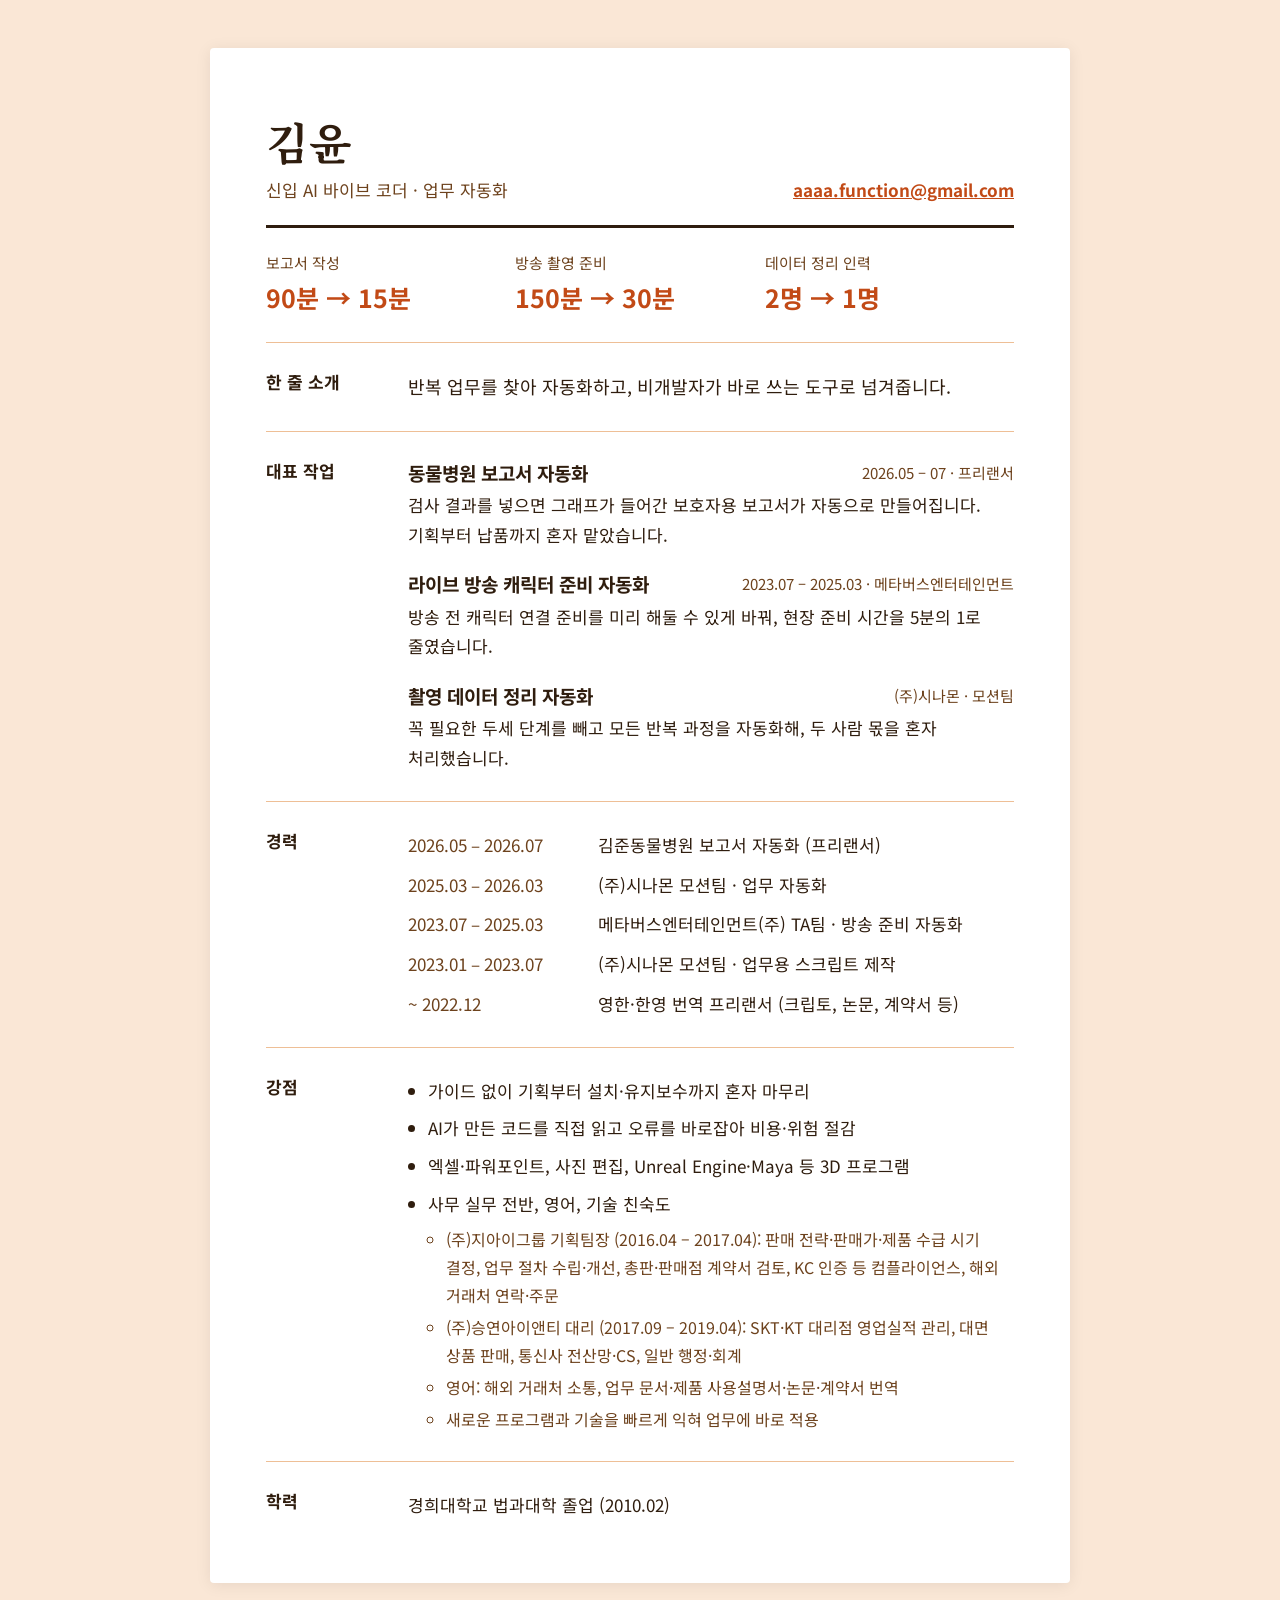
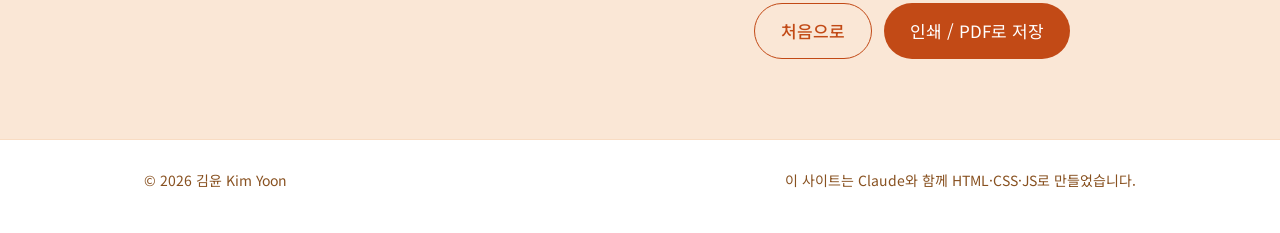
==== resume.html @ df4db317 "Highlighter: double the stroke thickness (0.62em → 1.24em) Co-Authored-By: Claude Opus 5.5 <noreply@" ====
<!doctype html>
<html lang="ko">
<head>
  <meta charset="utf-8">
  <meta name="viewport" content="width=device-width, initial-scale=1">
  <title>이력서 · 김윤</title>
  <meta name="description" content="김윤 이력서 요약 — 신입 AI 바이브 코더 · 업무 자동화">
  <meta property="og:title" content="이력서 · 김윤">
  <link rel="icon" href="/favicon.svg" type="image/svg+xml">
  <link rel="preconnect" href="https://fonts.googleapis.com">
  <link rel="preconnect" href="https://fonts.gstatic.com" crossorigin>
  <link rel="stylesheet" href="https://fonts.googleapis.com/css2?family=Noto+Serif+KR:wght@600;700&family=Noto+Sans+KR:wght@400;500;700&display=swap">
  <link rel="stylesheet" href="/assets/css/style.css?v=19">
</head>
<body id="top">
  <a class="skip" href="#main">본문으로 건너뛰기</a>

  <main id="main" class="paper-wrap">
    <article class="paper">
      <div class="paper-head">
        <div>
          <h1>김윤</h1>
          <p>신입 AI 바이브 코더 · 업무 자동화</p>
        </div>
        <a href="mailto:aaaa.function@gmail.com">aaaa.function@gmail.com</a>
      </div>

      <div class="paper-stats">
        <div><small>보고서 작성</small><b>90분 → 15분</b></div>
        <div><small>방송 촬영 준비</small><b>150분 → 30분</b></div>
        <div><small>데이터 정리 인력</small><b>2명 → 1명</b></div>
      </div>

      <section class="prow">
        <h2>한 줄 소개</h2>
        <div class="pc"><p style="font-size:18px">반복 업무를 찾아 자동화하고, 비개발자가 바로 쓰는 도구로 넘겨줍니다.</p></div>
      </section>

      <section class="prow">
        <h2>대표 작업</h2>
        <div class="pc">
          <div class="pjob">
            <div class="t"><h3>동물병원 보고서 자동화</h3><span class="d">2026.05 – 07 · 프리랜서</span></div>
            <p>검사 결과를 넣으면 그래프가 들어간 보호자용 보고서가 자동으로 만들어집니다. 기획부터 납품까지 혼자 맡았습니다.</p>
          </div>
          <div class="pjob">
            <div class="t"><h3>라이브 방송 캐릭터 준비 자동화</h3><span class="d">2023.07 – 2025.03 · 메타버스엔터테인먼트</span></div>
            <p>방송 전 캐릭터 연결 준비를 미리 해둘 수 있게 바꿔, 현장 준비 시간을 5분의 1로 줄였습니다.</p>
          </div>
          <div class="pjob">
            <div class="t"><h3>촬영 데이터 정리 자동화</h3><span class="d">(주)시나몬 · 모션팀</span></div>
            <p>꼭 필요한 두세 단계를 빼고 모든 반복 과정을 자동화해, 두 사람 몫을 혼자 처리했습니다.</p>
          </div>
        </div>
      </section>

      <section class="prow">
        <h2>경력</h2>
        <div class="pc">
          <ul class="tl">
            <li><span class="w">2026.05 – 2026.07</span><span>김준동물병원 보고서 자동화 (프리랜서)</span></li>
            <li><span class="w">2025.03 – 2026.03</span><span>(주)시나몬 모션팀 · 업무 자동화</span></li>
            <li><span class="w">2023.07 – 2025.03</span><span>메타버스엔터테인먼트(주) TA팀 · 방송 준비 자동화</span></li>
            <li><span class="w">2023.01 – 2023.07</span><span>(주)시나몬 모션팀 · 업무용 스크립트 제작</span></li>
            <li><span class="w">~ 2022.12</span><span>영한·한영 번역 프리랜서 (크립토, 논문, 계약서 등)</span></li>
          </ul>
        </div>
      </section>

      <section class="prow">
        <h2>강점</h2>
        <div class="pc">
          <ul class="plist">
            <li>가이드 없이 기획부터 설치·유지보수까지 혼자 마무리</li>
            <li>AI가 만든 코드를 직접 읽고 오류를 바로잡아 비용·위험 절감</li>
            <li>엑셀·파워포인트, 사진 편집, Unreal Engine·Maya 등 3D 프로그램</li>
            <li>사무 실무 전반, 영어, 기술 친숙도
              <ul>
                <li>(주)지아이그룹 기획팀장 (2016.04 – 2017.04): 판매 전략·판매가·제품 수급 시기 결정, 업무 절차 수립·개선, 총판·판매점 계약서 검토, KC 인증 등 컴플라이언스, 해외 거래처 연락·주문</li>
                <li>(주)승연아이앤티 대리 (2017.09 – 2019.04): SKT·KT 대리점 영업실적 관리, 대면 상품 판매, 통신사 전산망·CS, 일반 행정·회계</li>
                <li>영어: 해외 거래처 소통, 업무 문서·제품 사용설명서·논문·계약서 번역</li>
                <li>새로운 프로그램과 기술을 빠르게 익혀 업무에 바로 적용</li>
              </ul>
            </li>
          </ul>
        </div>
      </section>

      <section class="prow">
        <h2>학력</h2>
        <div class="pc"><p>경희대학교 법과대학 졸업 (2010.02)</p></div>
      </section>
    </article>

    <div class="paper-actions">
      <a class="btn ghost" href="/">처음으로</a>
      <button class="btn" type="button" data-print style="border:0;cursor:pointer;font:inherit">인쇄 / PDF로 저장</button>
    </div>
  </main>

  <footer>
    <div class="container">
      <span>© 2026 김윤 Kim Yoon</span>
      <span>이 사이트는 Claude와 함께 HTML·CSS·JS로 만들었습니다.</span>
    </div>
  </footer>
  <a class="to-top" href="#top" aria-label="맨 위로 가기">↑ 위로 가기</a>
  <script src="/assets/js/main.js?v=19" defer></script>
</body>
</html>
---- assets/css/style.css ----
/* ===== Tokens ===== */
:root {
  --bg: #ffffff;
  --soft: #fef1e7;
  --paper-bg: #fae7d6;
  --text: #2f1d0e;
  --text-2: #6d421d;
  --text-3: #885120;
  --line: #f8dcc3;
  --line-strong: #eebf96;
  --accent: #c24a16;          /* crimson orange, 4.9:1 on white */
  --accent-hover: #9a3a10;
  --accent-soft: #fcf0e8;
  --before: transparent;
  --before-ink: #885120;
  --serif: "Noto Serif KR", serif;
  --sans: "Noto Sans KR", -apple-system, "Apple SD Gothic Neo", "Malgun Gothic", sans-serif;
  --maxw: 1040px;
  color-scheme: light;
}

/* ===== Base ===== */
*, *::before, *::after { box-sizing: border-box; }
html { scroll-behavior: smooth; -webkit-text-size-adjust: 100%; }
body { margin: 0; background: var(--bg); color: var(--text); font-family: var(--sans); font-size: 17px; line-height: 1.75; word-break: keep-all; overflow-wrap: anywhere; }
img { max-width: 100%; display: block; }
a { color: var(--accent); }
h1, h2, h3 { margin: 0; line-height: 1.35; }
p { margin: 0; }
.container { max-width: var(--maxw); margin: 0 auto; padding: 0 24px; }
.serif { font-family: var(--serif); }
.skip { position: absolute; left: -999px; top: 8px; background: var(--accent); color: #fff; padding: 8px 12px; border-radius: 8px; z-index: 100; }
.skip:focus { left: 8px; }
:focus-visible { outline: 3px solid var(--accent); outline-offset: 3px; border-radius: 4px; }

/* ===== Header ===== */
.site-header { position: sticky; top: 0; z-index: 50; background: rgba(255,255,255,.94); backdrop-filter: blur(8px); -webkit-backdrop-filter: blur(8px); border-bottom: 1px solid transparent; transition: border-color .2s; }
.site-header.scrolled { border-bottom-color: var(--line); }
.nav { display: flex; flex-wrap: wrap; align-items: center; justify-content: space-between; gap: 8px 16px; min-height: 68px; padding-top: 8px; padding-bottom: 8px; }
.brand { font-family: var(--serif); font-size: 20px; font-weight: 700; text-decoration: none; color: var(--text); }
.nav-links { display: flex; flex-wrap: wrap; align-items: center; gap: 4px; list-style: none; margin: 0; padding: 0; }
.nav-links a { display: inline-block; text-decoration: none; color: var(--text-2); font-size: 16px; padding: 10px 12px; border-radius: 8px; }
.nav-links a:hover, .nav-links a[aria-current="page"] { color: var(--text); background: var(--soft); }
.nav-links a.pill { color: var(--accent); border: 1.5px solid var(--accent); border-radius: 999px; padding: 8px 16px; margin-left: 4px; }
.nav-links a.pill:hover { background: var(--accent); color: #fff; }

/* ===== Buttons ===== */
.btn { display: inline-flex; align-items: center; gap: 8px; min-height: 48px; padding: 12px 26px; border-radius: 999px; background: var(--accent); color: #fff; text-decoration: none; font-size: 17px; font-weight: 500; }
.btn:hover { background: var(--accent-hover); }
.btn.ghost { background: transparent; color: var(--accent); border: 1.5px solid var(--accent); }
.btn.ghost:hover { background: var(--accent-soft); }
.link-more { display: inline-block; font-size: 17px; font-weight: 700; text-decoration: none; padding: 10px 0; }
.link-more:hover { text-decoration: underline; }

/* ===== Main page (B · story) ===== */
.hero { padding: 80px 0 64px; }
.hero h1 { font-family: var(--serif); font-size: clamp(32px, 5vw, 50px); font-weight: 700; }
.hero .lead { margin-top: 28px; font-size: clamp(17px, 2vw, 19px); color: var(--text-2); max-width: 680px; }
.hero .actions { display: flex; flex-wrap: wrap; gap: 12px; margin-top: 32px; }

.story { padding: 40px 0 72px; border-top: 1px solid var(--line); }
.story .kicker { font-size: 15px; font-weight: 700; color: var(--accent); }
.story h2 { font-family: var(--serif); font-size: clamp(26px, 3.6vw, 34px); margin: 8px 0 24px; }
.story .photo { width: 100%; height: clamp(220px, 40vw, 420px); object-fit: cover; border-radius: 6px; background: var(--soft); }
.story .photo.top { object-position: top; }
.story .cols { display: grid; grid-template-columns: repeat(auto-fit, minmax(260px, 1fr)); gap: 28px 32px; margin-top: 32px; }
.story h3 { font-size: 17px; color: var(--text-3); margin-bottom: 8px; }
.story .big { display: block; font-size: 26px; font-weight: 700; color: var(--accent); }
.story .link-more { margin-top: 16px; }

.band { background: var(--soft); padding: 72px 0; }
.band .narrow { max-width: 760px; }
.band h2 { font-family: var(--serif); font-size: 30px; margin-bottom: 20px; }
.band p + p { margin-top: 16px; }
.band p { font-size: 18px; }

.contact { padding: 80px 0 96px; }
.contact h2 { font-family: var(--serif); font-size: clamp(26px, 3.6vw, 34px); }
.contact p { margin: 16px 0 28px; font-size: 18px; color: var(--text-2); }
.contact .row { display: flex; flex-wrap: wrap; gap: 12px; align-items: center; }
.copy-btn { font: inherit; font-size: 16px; min-height: 48px; padding: 10px 18px; border-radius: 999px; border: 1.5px solid var(--line); background: #fff; color: var(--text-2); cursor: pointer; }
.copy-btn:hover { border-color: var(--accent); color: var(--accent); }

footer { border-top: 1px solid var(--line); padding: 28px 0 40px; color: var(--text-3); font-size: 14px; }
footer .container { display: flex; flex-wrap: wrap; justify-content: space-between; gap: 8px 24px; }

/* ===== Resume (D · paper) ===== */
.paper-wrap { background: var(--paper-bg); padding: 48px 16px 80px; }
.paper { max-width: 860px; margin: 0 auto; background: #fff; border-radius: 4px; box-shadow: 0 2px 16px rgba(0,0,0,.08); padding: clamp(28px, 6vw, 64px) clamp(20px, 6vw, 56px); }
.paper-head { display: flex; flex-wrap: wrap; justify-content: space-between; align-items: flex-end; gap: 12px 16px; border-bottom: 3px solid var(--text); padding-bottom: 20px; }
.paper-head h1 { font-family: var(--serif); font-size: 44px; font-weight: 700; }
.paper-head p { color: var(--text-2); margin-top: 4px; }
.paper-head a { font-weight: 700; }
.paper-stats { display: grid; grid-template-columns: repeat(auto-fit, minmax(170px, 1fr)); border-bottom: 1px solid var(--line-strong); }
.paper-stats div { padding: 22px 8px 22px 0; }
.paper-stats small { display: block; font-size: 15px; color: var(--text-2); }
.paper-stats b { font-size: 25px; color: var(--accent); }
.prow { display: flex; flex-wrap: wrap; gap: 8px 32px; padding: 28px 0; border-bottom: 1px solid var(--line-strong); }
.prow:last-child { border-bottom: 0; padding-bottom: 0; }
.prow > h2 { flex: 1 1 110px; font-size: 17px; font-weight: 700; }
.prow > .pc { flex: 999 1 480px; min-width: 0; }
.pjob + .pjob { margin-top: 22px; }
.pjob .t { display: flex; flex-wrap: wrap; justify-content: space-between; gap: 2px 12px; }
.pjob h3 { font-size: 19px; }
.pjob .d { font-size: 15px; color: var(--text-2); }
.pjob p { margin-top: 4px; }
.pjob a { font-size: 15px; font-weight: 700; text-decoration: none; display: inline-block; padding: 6px 0; }
.tl { list-style: none; margin: 0; padding: 0; display: grid; gap: 10px; }
.tl li { display: flex; flex-wrap: wrap; gap: 2px 20px; }
.tl .w { flex: 0 0 170px; color: var(--text-2); }
.plist { margin: 0; padding-left: 20px; display: grid; gap: 8px; }
.plist ul { margin: 6px 0 0; padding-left: 18px; display: grid; gap: 4px; color: var(--text-2); font-size: 16px; }
.paper-actions { max-width: 860px; margin: 20px auto 0; display: flex; flex-wrap: wrap; gap: 12px; justify-content: flex-end; }

/* ===== Case pages (E + A) ===== */
.case-hero { padding: 48px 0 8px; }
.back { display: inline-block; font-size: 16px; color: var(--text-2); text-decoration: none; padding: 8px 0; margin-bottom: 20px; }
.back:hover { color: var(--text); }
.case-hero .kicker { font-size: 15px; font-weight: 700; color: var(--accent); }
.case-hero h1 { font-family: var(--serif); font-size: clamp(30px, 4.6vw, 44px); margin-top: 6px; }

.callout { margin-top: 28px; background: transparent; border: 1.5px solid var(--accent); border-radius: 16px; padding: 24px 28px; }
.callout .lbl { font-size: 15px; font-weight: 700; color: var(--accent); margin-bottom: 8px; }
.callout ul { margin: 0; padding-left: 20px; display: grid; gap: 6px; font-size: 18px; }
.callout b { color: var(--accent); }

.compare { display: grid; grid-template-columns: repeat(auto-fit, minmax(280px, 1fr)); gap: 20px; margin-top: 24px; }
.compare .side { border-radius: 16px; padding: 26px 28px; background: transparent; border: 1.5px solid var(--line-strong); }
.compare .side.after { background: transparent; border: 2px solid var(--accent); }
.compare .tag { font-size: 16px; font-weight: 700; color: var(--before-ink); }
.compare .num { font-size: clamp(30px, 4vw, 40px); font-weight: 700; color: var(--before-ink); margin-top: 2px; line-height: 1.3; }
.compare .after .tag, .compare .after .num { color: var(--accent); }
.compare p { margin-top: 8px; }
.compare img { margin-top: 16px; width: 100%; height: 280px; object-fit: cover; object-position: top; border-radius: 10px; background: #fff; }
.compare button { all: unset; display: block; width: 100%; cursor: zoom-in; }
.compare button:focus-visible { outline: 3px solid var(--accent); outline-offset: 3px; border-radius: 10px; }

.facts { display: grid; grid-template-columns: repeat(auto-fit, minmax(200px, 1fr)); gap: 12px; margin-top: 20px; }
.fact { border: 1px solid var(--line); border-radius: 12px; padding: 16px 18px; }
.fact small { display: block; font-size: 14px; color: var(--text-3); }
.fact b { font-size: 17px; }

.detail { padding: 56px 0 24px; }
.detail > h2 { font-family: var(--serif); font-size: 26px; margin-bottom: 8px; }
.detail > .note { color: var(--text-3); font-size: 15px; margin-bottom: 8px; }
.dsec { padding: 24px 0; border-top: 1px solid var(--line); display: flex; flex-wrap: wrap; gap: 8px 32px; }
.dsec h3 { flex: 1 1 140px; font-size: 18px; }
.dsec ul { flex: 999 1 480px; min-width: 0; margin: 0; padding-left: 20px; display: grid; gap: 8px; }
.dsec li::marker { color: var(--accent); }
.dsec .arrow { color: var(--accent); font-weight: 700; }

.gallery { display: grid; grid-template-columns: repeat(auto-fit, minmax(280px, 1fr)); gap: 12px; padding: 16px 0 24px; }
.gallery button { display: block; width: 100%; padding: 0; border: 1px solid var(--line); border-radius: 10px; overflow: hidden; background: var(--soft); cursor: zoom-in; }
.gallery img { width: 100%; aspect-ratio: 4 / 3; object-fit: cover; }
.gallery .contain img { object-fit: contain; background: #fff; }
.gallery figure { margin: 0; }
.gallery figcaption { font-size: 14px; color: var(--text-3); margin-top: 6px; }

.video { position: relative; aspect-ratio: 16 / 9; border-radius: 10px; overflow: hidden; background: #111; margin-top: 16px; }
.video button { all: unset; position: absolute; inset: 0; cursor: pointer; display: grid; place-items: center; }
.video img { position: absolute; inset: 0; width: 100%; height: 100%; object-fit: cover; opacity: .8; }
.video .play { position: relative; width: 72px; height: 72px; border-radius: 50%; background: rgba(255,255,255,.94); display: grid; place-items: center; }
.video .play svg { width: 28px; height: 28px; margin-left: 4px; color: #111; }
.video .vlabel { position: absolute; left: 14px; bottom: 12px; color: #fff; font-size: 14px; background: rgba(0,0,0,.6); padding: 4px 10px; border-radius: 8px; }
.video iframe { position: absolute; inset: 0; width: 100%; height: 100%; border: 0; }

.pager { display: flex; flex-wrap: wrap; gap: 12px; padding: 32px 0 72px; }
.pager a { flex: 1 1 240px; text-decoration: none; border: 1px solid var(--line); border-radius: 12px; padding: 14px 18px; color: var(--text); }
.pager a:hover { border-color: var(--accent); }
.pager small { display: block; color: var(--text-3); font-size: 14px; }
.pager span { font-weight: 700; }
.pager .r { text-align: right; }

/* ===== Lightbox ===== */
.lightbox { border: 0; padding: 0; background: transparent; max-width: 100vw; max-height: 100vh; width: 100vw; height: 100vh; }
.lightbox::backdrop { background: rgba(10,10,8,.9); }
.lightbox .lb-inner { width: 100%; height: 100%; display: grid; place-items: center; padding: 56px 16px 40px; }
.lightbox img { max-width: min(1400px, 100%); max-height: calc(100vh - 110px); object-fit: contain; border-radius: 6px; }
.lightbox .lb-close { position: fixed; top: 14px; right: 14px; background: rgba(255,255,255,.15); color: #fff; border: 0; width: 48px; height: 48px; border-radius: 10px; cursor: pointer; font-size: 20px; }
.lightbox .lb-cap { position: fixed; left: 0; right: 0; bottom: 14px; text-align: center; color: rgba(255,255,255,.8); font-size: 14px; }

@media (prefers-reduced-motion: reduce) { html { scroll-behavior: auto; } }
@media (max-width: 480px) { .container { padding: 0 16px; } .hero { padding: 56px 0 48px; } }

/* ===== Print (résumé) ===== */
@media print {
  .site-header, footer, .paper-actions, .skip { display: none !important; }
  .paper-wrap { background: #fff; padding: 0; }
  .paper { box-shadow: none; padding: 0; }
  body { font-size: 11pt; }
}

/* ===== Intro as first section ===== */
.hero.intro p { max-width: none; }
.hero.intro .kicker { font-size: 15px; font-weight: 700; color: var(--accent); margin-bottom: 10px; }
.hero.intro h1 { margin-bottom: 24px; }
.hero.intro p:not(.kicker) { font-size: 18px; }
.hero.intro p:not(.kicker) + p { margin-top: 16px; }

/* ===== Back to top ===== */
.to-top {
  position: fixed; right: 20px; bottom: 20px; z-index: 60;
  display: inline-flex; align-items: center; min-height: 48px; padding: 0 18px;
  border-radius: 999px; background: var(--accent); color: #fff; text-decoration: none;
  font-size: 15px; font-weight: 500; box-shadow: 0 4px 16px rgba(0,0,0,.15);
  opacity: 0; visibility: hidden; transform: translateY(8px);
  transition: opacity .2s, transform .2s, visibility .2s;
}
.to-top.show { opacity: 1; visibility: visible; transform: none; }
.to-top:hover { background: var(--accent-hover); }
@media print { .to-top { display: none !important; } }
@media (max-width: 480px) { .to-top { right: 12px; bottom: 12px; } }

/* ===== Spacing & separator tweaks ===== */
.hero.intro { padding: 120px 0 96px; }
.hero.intro .kicker { margin-bottom: 14px; }
.hero.intro h1 { margin-bottom: 0.68em; } /* ≈ half the heading line height */
.hero.intro p:not(.kicker) + p { margin-top: 22px; }
.hero.intro .actions { margin-top: 44px; }
.contact { border-top: 1px solid var(--line); }
@media (max-width: 480px) { .hero.intro { padding: 72px 0 64px; } }

/* ===== 결과: text first, images below (single column) ===== */
.dsec.result { display: block; }
.r-text { display: flex; flex-wrap: wrap; gap: 8px 32px; }
.r-text h3 { flex: 1 1 140px; font-size: 18px; }
.r-text ul { flex: 999 1 480px; min-width: 0; margin: 0; padding-left: 20px; display: grid; gap: 8px; }
.r-media { display: flex; flex-direction: column; align-items: center; gap: 20px; margin-top: 32px; }
.r-media figure { margin: 0; width: 100%; max-width: 760px; text-align: center; }
.r-media button { all: unset; display: block; width: 100%; cursor: zoom-in; }
.r-media button:focus-visible { outline: 3px solid var(--accent); outline-offset: 3px; border-radius: 8px; }
.r-media img { display: block; width: 100%; height: auto; margin: 0 auto; border: 0; border-radius: 8px; }
.r-media figcaption { font-size: 14px; color: var(--text-3); margin-top: 6px; }

/* ===== Main page: story photos link to their subpage ===== */
.photo-link { display: block; border-radius: 6px; overflow: hidden; }
.photo-link .photo { transition: transform .35s ease, opacity .2s; }
.photo-link:hover .photo { transform: scale(1.015); opacity: .94; }
.photo-link:focus-visible { outline: 3px solid var(--accent); outline-offset: 3px; }
@media (prefers-reduced-motion: reduce) { .photo-link .photo { transition: none; } .photo-link:hover .photo { transform: none; } }

/* ===== Videos above photos in 결과 ===== */
.r-videos { display: flex; flex-direction: column; align-items: center; gap: 20px; margin-top: 32px; }
.r-videos .video { width: 100%; max-width: 760px; margin-top: 0; }

/* ===== Highlighter-pen mark under the before→after numbers ===== */
.story .big { margin-bottom: 6px; }
.hl { position: relative; display: inline-block; z-index: 0; padding: 0 2px; }
.hl::before {
  content: ""; position: absolute; z-index: -1;
  left: -10px; right: -18px; top: 50%; height: 1.24em;  /* 2× the original 0.62em; oversized past both ends */
  margin-top: -0.62em;
  background: #dcf04a;                 /* lime-ish yellow */
  opacity: .85; border-radius: 3px 10px 4px 12px;
  /* angle set per item by main.js so the stroke runs from the text's
     bottom-left corner to its top-right corner; -8deg is the no-JS fallback */
  transform: rotate(var(--hl-rot, -8deg)) skewX(-14deg);
  transform-origin: center;
}
@media print { .hl::before { opacity: .5; } }
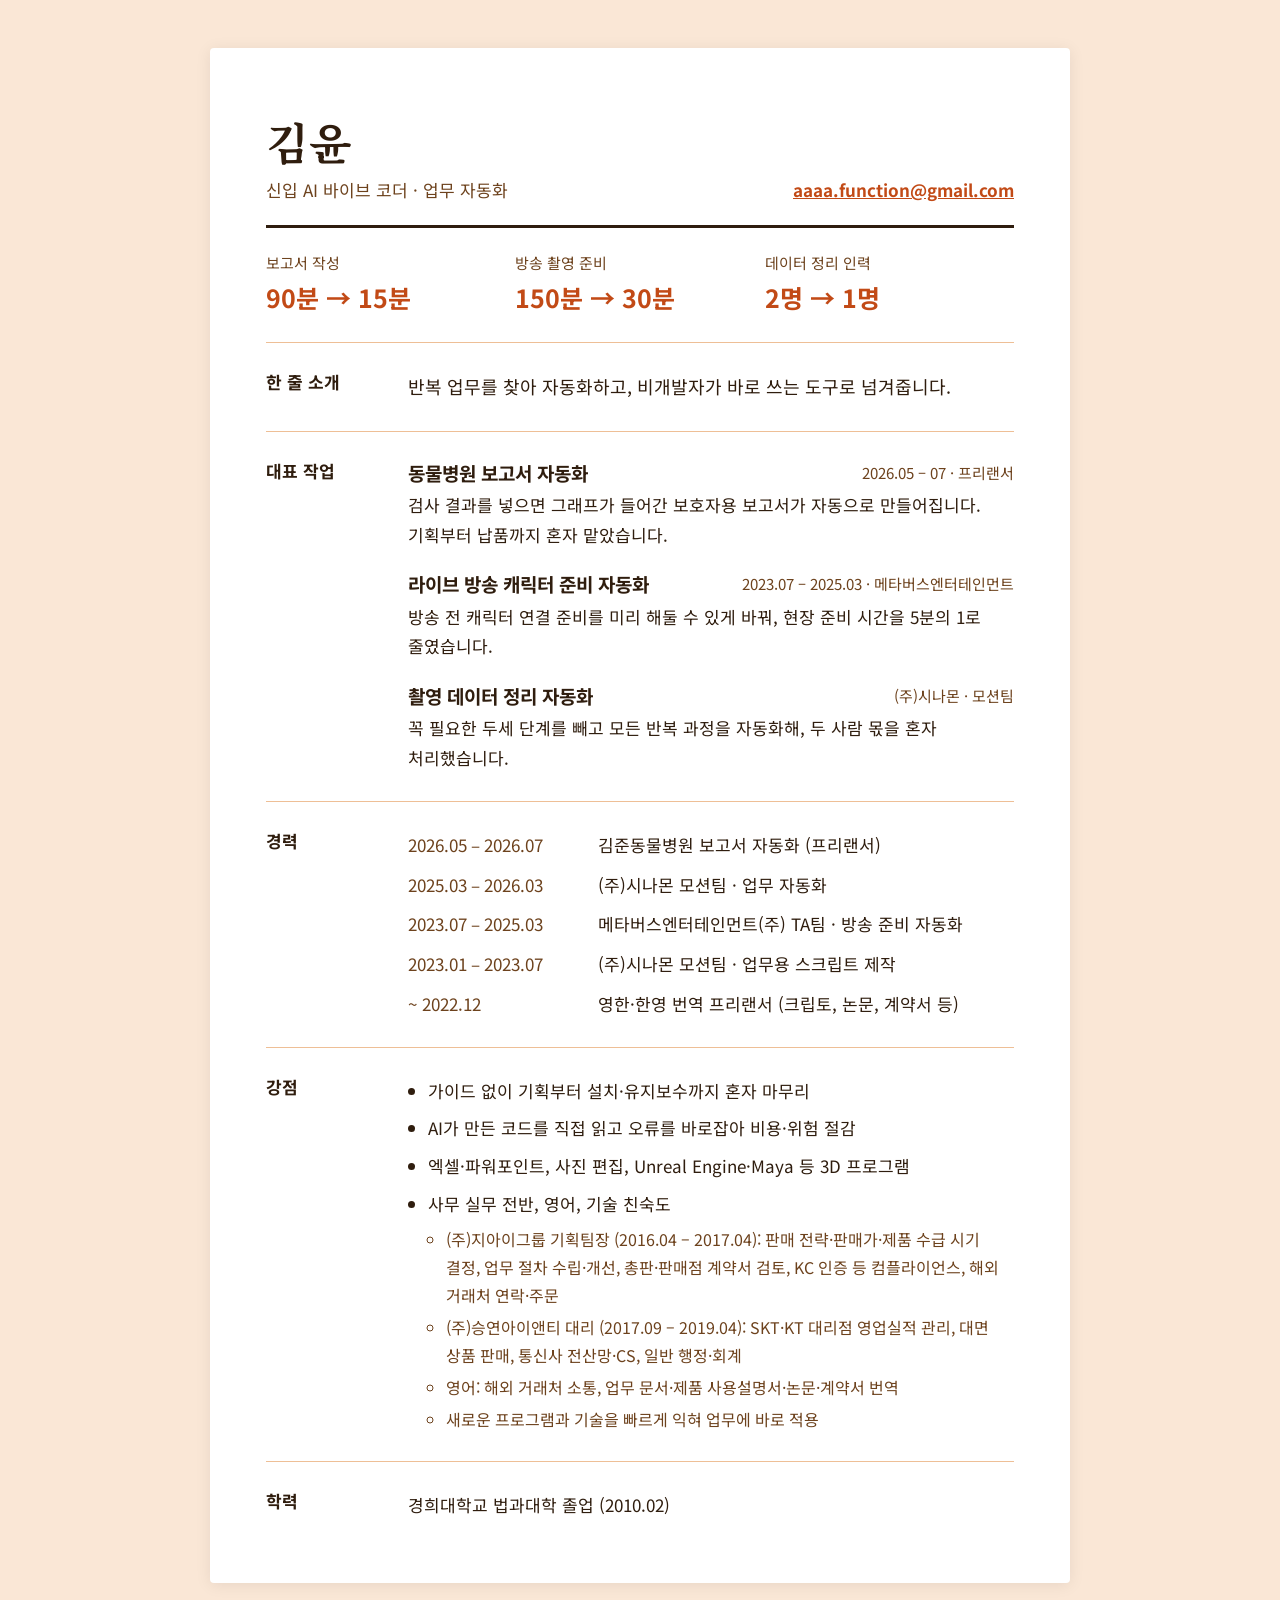
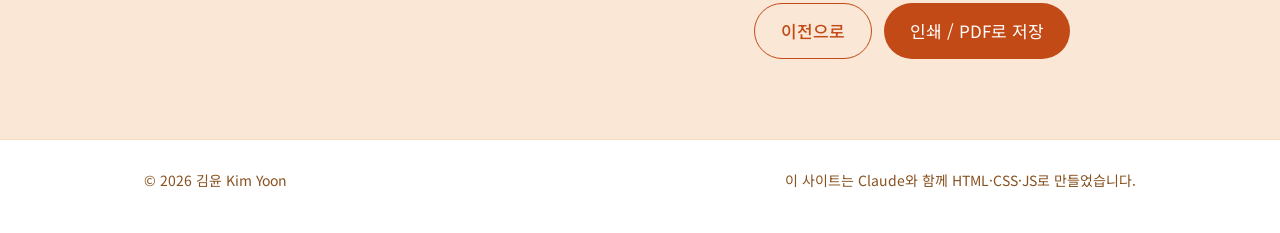
==== commit c3d45796: "Resume: 처음으로 → 이전으로, linking to the start of the main-page stories Co-Authored-By: Claude Opus 5.5 <" ====
--- a/resume.html
+++ b/resume.html
@@ -10,7 +10,7 @@
   <link rel="preconnect" href="https://fonts.googleapis.com">
   <link rel="preconnect" href="https://fonts.gstatic.com" crossorigin>
   <link rel="stylesheet" href="https://fonts.googleapis.com/css2?family=Noto+Serif+KR:wght@600;700&family=Noto+Sans+KR:wght@400;500;700&display=swap">
-  <link rel="stylesheet" href="/assets/css/style.css?v=19">
+  <link rel="stylesheet" href="/assets/css/style.css?v=20">
 </head>
 <body id="top">
   <a class="skip" href="#main">본문으로 건너뛰기</a>
@@ -93,7 +93,7 @@
     </article>
 
     <div class="paper-actions">
-      <a class="btn ghost" href="/">처음으로</a>
+      <a class="btn ghost" href="/#stories">이전으로</a>
       <button class="btn" type="button" data-print style="border:0;cursor:pointer;font:inherit">인쇄 / PDF로 저장</button>
     </div>
   </main>
@@ -105,6 +105,6 @@
     </div>
   </footer>
   <a class="to-top" href="#top" aria-label="맨 위로 가기">↑ 위로 가기</a>
-  <script src="/assets/js/main.js?v=19" defer></script>
+  <script src="/assets/js/main.js?v=20" defer></script>
 </body>
 </html>
--- a/assets/css/style.css
+++ b/assets/css/style.css
@@ -248,8 +248,8 @@
 .hl { position: relative; display: inline-block; z-index: 0; padding: 0 2px; }
 .hl::before {
   content: ""; position: absolute; z-index: -1;
-  left: -10px; right: -18px; top: 50%; height: 1.24em;  /* 2× the original 0.62em; oversized past both ends */
-  margin-top: -0.62em;
+  left: -10px; right: -18px; top: 50%; height: 1.05em;  /* oversized past both ends */
+  margin-top: -0.525em;
   background: #dcf04a;                 /* lime-ish yellow */
   opacity: .85; border-radius: 3px 10px 4px 12px;
   /* angle set per item by main.js so the stroke runs from the text's
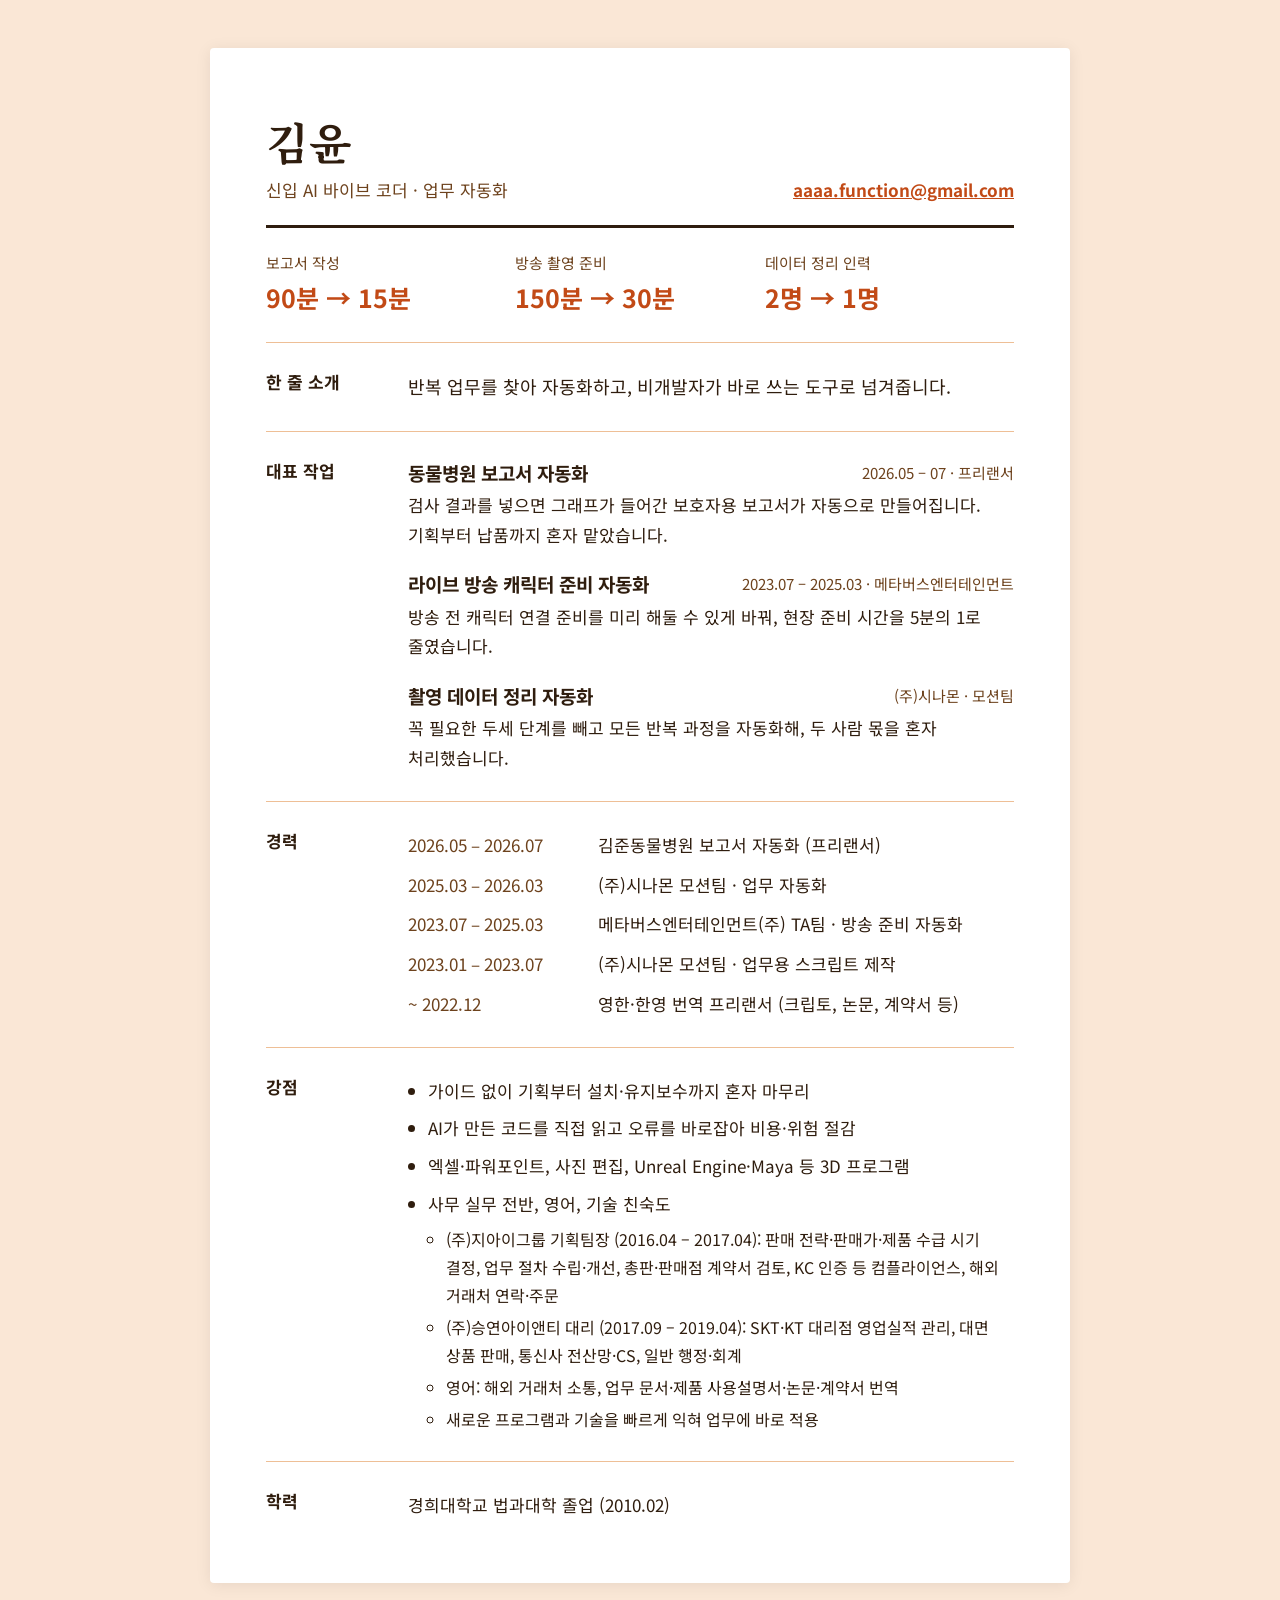
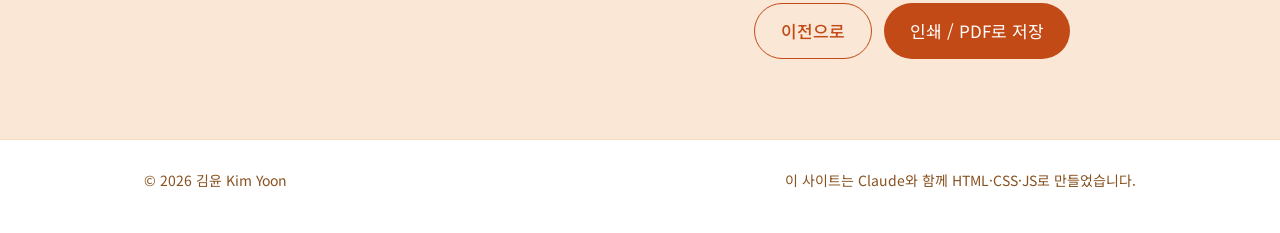
==== commit 863cf304: "Resume: 강점 sub-items use the regular text colour Co-Authored-By: Claude Opus 5.5 <noreply@anthropic." ====
--- a/resume.html
+++ b/resume.html
@@ -10,7 +10,7 @@
   <link rel="preconnect" href="https://fonts.googleapis.com">
   <link rel="preconnect" href="https://fonts.gstatic.com" crossorigin>
   <link rel="stylesheet" href="https://fonts.googleapis.com/css2?family=Noto+Serif+KR:wght@600;700&family=Noto+Sans+KR:wght@400;500;700&display=swap">
-  <link rel="stylesheet" href="/assets/css/style.css?v=20">
+  <link rel="stylesheet" href="/assets/css/style.css?v=22">
 </head>
 <body id="top">
   <a class="skip" href="#main">본문으로 건너뛰기</a>
@@ -105,6 +105,6 @@
     </div>
   </footer>
   <a class="to-top" href="#top" aria-label="맨 위로 가기">↑ 위로 가기</a>
-  <script src="/assets/js/main.js?v=20" defer></script>
+  <script src="/assets/js/main.js?v=22" defer></script>
 </body>
 </html>
--- a/assets/css/style.css
+++ b/assets/css/style.css
@@ -109,7 +109,7 @@
 .tl li { display: flex; flex-wrap: wrap; gap: 2px 20px; }
 .tl .w { flex: 0 0 170px; color: var(--text-2); }
 .plist { margin: 0; padding-left: 20px; display: grid; gap: 8px; }
-.plist ul { margin: 6px 0 0; padding-left: 18px; display: grid; gap: 4px; color: var(--text-2); font-size: 16px; }
+.plist ul { margin: 6px 0 0; padding-left: 18px; display: grid; gap: 4px; color: inherit; font-size: 16px; }
 .paper-actions { max-width: 860px; margin: 20px auto 0; display: flex; flex-wrap: wrap; gap: 12px; justify-content: flex-end; }
 
 /* ===== Case pages (E + A) ===== */
